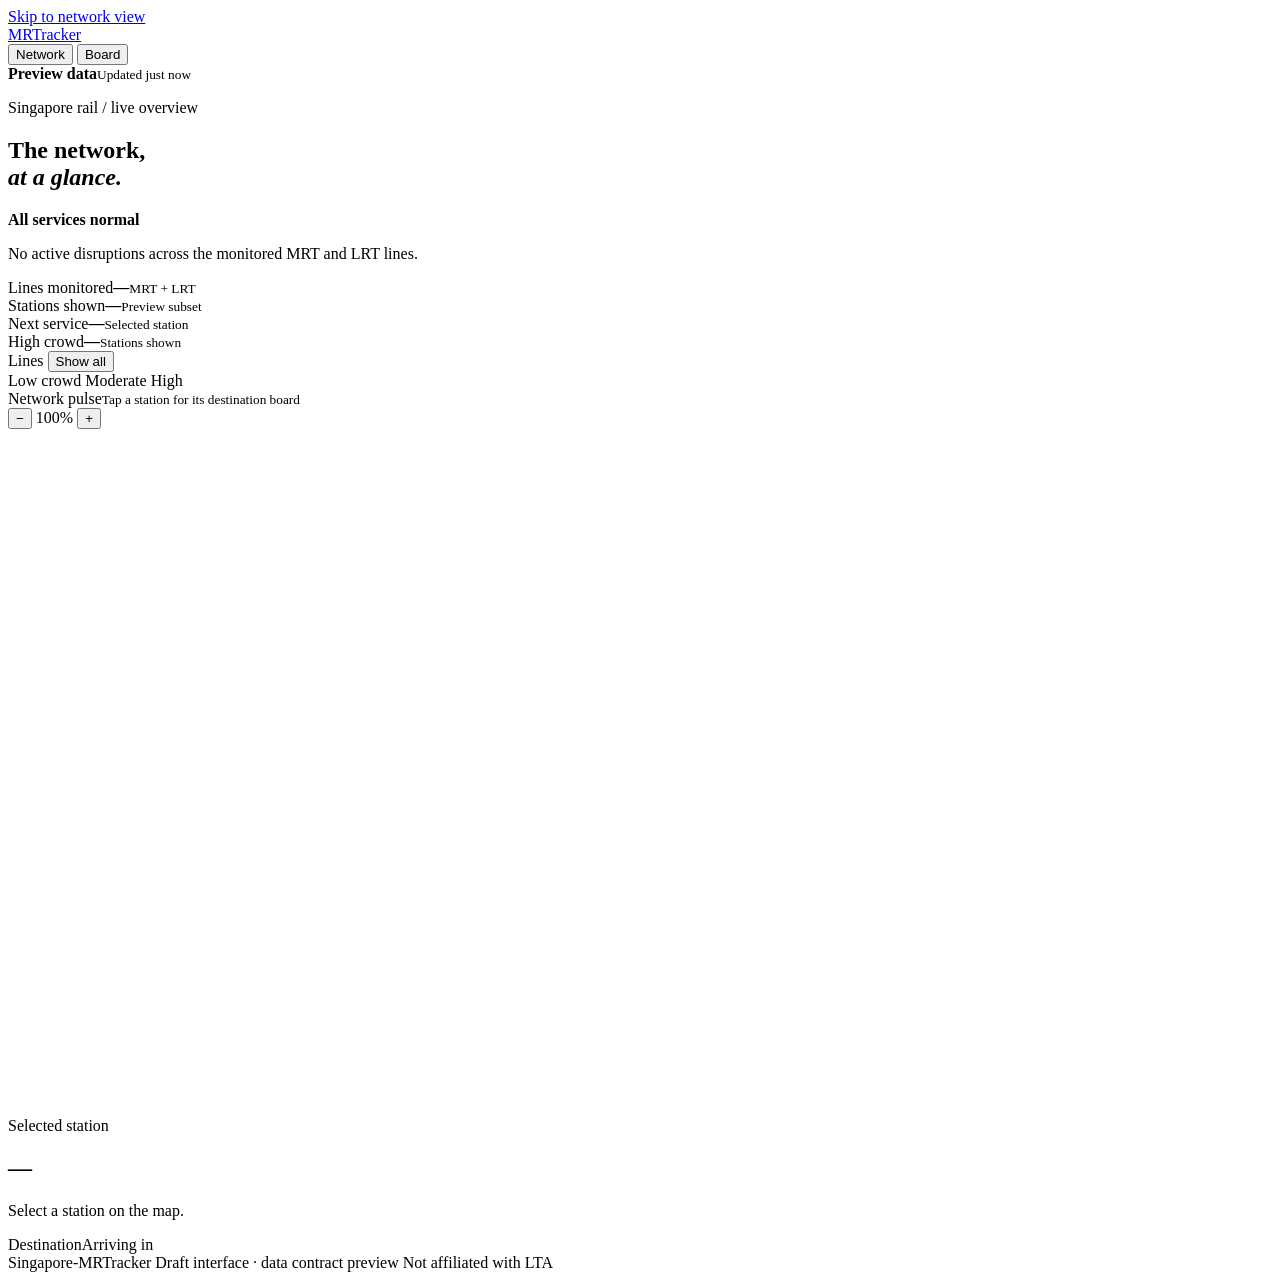
==== ui/index.html @ 45e6c931 "Add draft network UI shell" ====
<!doctype html>
<html lang="en">
  <head>
    <meta charset="UTF-8" />
    <meta name="viewport" content="width=device-width, initial-scale=1.0" />
    <meta name="theme-color" content="#0a0d0f" />
    <meta
      name="description"
      content="Draft visualisation for Singapore-MRTracker rail network data."
    />
    <title>MRTracker / Network view</title>
    <link rel="stylesheet" href="./styles.css" />
    <script src="./app.js" type="module"></script>
  </head>
  <body>
    <a class="skip-link" href="#main">Skip to network view</a>

    <header class="masthead">
      <a class="brand" href="#" aria-label="MRTracker home">
        <span class="brand-mark" aria-hidden="true">
          <i></i><i></i><i></i>
        </span>
        <span>MRTracker</span>
      </a>
      <nav class="view-tabs" aria-label="Views">
        <button class="tab is-active" type="button" data-view="network">Network</button>
        <button class="tab" type="button" data-view="board">Board</button>
      </nav>
      <div class="sync-state" aria-live="polite">
        <span class="pulse" aria-hidden="true"></span>
        <span><b>Preview data</b><small id="last-updated">Updated just now</small></span>
      </div>
    </header>

    <main id="main">
      <section class="hero" aria-labelledby="page-title">
        <div>
          <p class="eyebrow">Singapore rail / live overview</p>
          <h1 id="page-title">The network,<br /><em>at a glance.</em></h1>
        </div>
        <div class="hero-summary">
          <div class="service-pill"><span></span><b id="service-label">All services normal</b></div>
          <p id="service-copy">No active disruptions across the monitored MRT and LRT lines.</p>
        </div>
      </section>

      <section class="stats" aria-label="Network summary">
        <article><span>Lines monitored</span><strong id="line-count">—</strong><small>MRT + LRT</small></article>
        <article><span>Stations shown</span><strong id="station-count">—</strong><small>Preview subset</small></article>
        <article><span>Next service</span><strong id="next-service">—</strong><small>Selected station</small></article>
        <article><span>High crowd</span><strong id="crowd-count">—</strong><small>Stations shown</small></article>
      </section>

      <section class="workspace" data-panel="network" aria-label="Interactive network visualisation">
        <aside class="control-panel">
          <div class="panel-heading">
            <span>Lines</span>
            <button id="reset-lines" type="button">Show all</button>
          </div>
          <div id="line-filters" class="line-filters"></div>
          <div class="legend">
            <span><i class="dot low"></i>Low crowd</span>
            <span><i class="dot moderate"></i>Moderate</span>
            <span><i class="dot high"></i>High</span>
          </div>
        </aside>

        <article class="map-panel">
          <div class="panel-heading map-heading">
            <div><span>Network pulse</span><small>Tap a station for its destination board</small></div>
            <div class="map-actions" aria-label="Map zoom">
              <button id="zoom-out" type="button" aria-label="Zoom out">−</button>
              <output id="zoom-level" aria-live="polite">100%</output>
              <button id="zoom-in" type="button" aria-label="Zoom in">+</button>
            </div>
          </div>
          <div class="map-viewport">
            <svg id="network-map" viewBox="0 0 960 520" role="img" aria-labelledby="map-title map-desc">
              <title id="map-title">Singapore rail network preview</title>
              <desc id="map-desc">A schematic selection of MRT lines and interchange stations.</desc>
              <g id="map-stage"></g>
            </svg>
          </div>
        </article>

        <aside class="station-panel" aria-live="polite">
          <div class="station-header">
            <span class="station-kicker">Selected station</span>
            <div id="station-codes" class="station-codes"></div>
            <h2 id="station-name">—</h2>
            <p id="station-crowd">Select a station on the map.</p>
          </div>
          <div class="board-label"><span>Destination</span><span>Arriving in</span></div>
          <div id="departures" class="departures"></div>
          <p id="station-notice" class="station-notice" hidden></p>
        </aside>
      </section>

      <section class="board-view" data-panel="board" hidden aria-labelledby="board-title">
        <div class="board-topline">
          <div><p class="eyebrow">Passenger information display</p><h2 id="board-title">Platform departures</h2></div>
          <label>Station<select id="board-station"></select></label>
        </div>
        <div id="full-board" class="full-board"></div>
      </section>
    </main>

    <footer>
      <span>Singapore-MRTracker</span>
      <span>Draft interface · data contract preview</span>
      <span>Not affiliated with LTA</span>
    </footer>
  </body>
</html>
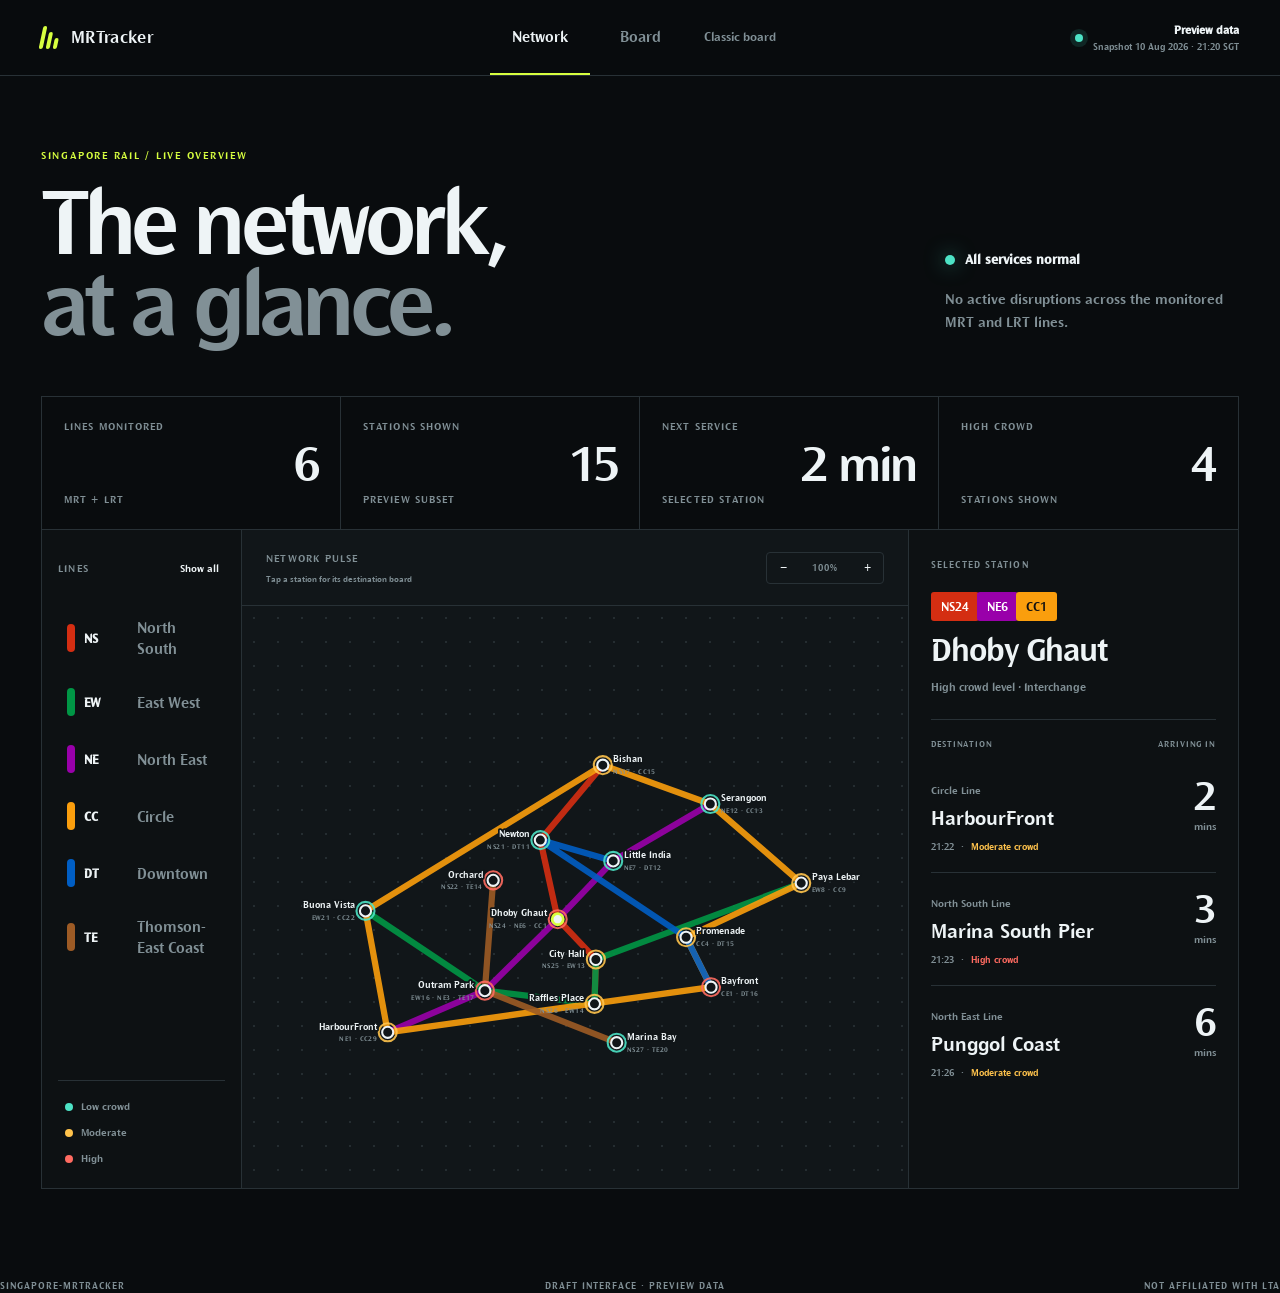
==== commit eaa80775: "Integrate visualisation with GitHub Pages" ====
--- a/ui/index.html
+++ b/ui/index.html
@@ -25,6 +25,7 @@
       <nav class="view-tabs" aria-label="Views">
         <button class="tab is-active" type="button" data-view="network">Network</button>
         <button class="tab" type="button" data-view="board">Board</button>
+        <a class="tab tab-link" href="./board.html">Classic board</a>
       </nav>
       <div class="sync-state" aria-live="polite">
         <span class="pulse" aria-hidden="true"></span>
@@ -107,7 +108,7 @@
 
     <footer>
       <span>Singapore-MRTracker</span>
-      <span>Draft interface · data contract preview</span>
+      <span id="data-source">Draft interface · preview data</span>
       <span>Not affiliated with LTA</span>
     </footer>
   </body>
--- a/ui/styles.css
+++ b/ui/styles.css
@@ -0,0 +1,155 @@
+@font-face {
+  font-family: "LTA Identity";
+  src: url("[data-uri]") format("truetype");
+  font-display: swap;
+}
+
+:root {
+  color-scheme: dark;
+  --bg: #090c0e;
+  --panel: #111619;
+  --panel-2: #151b1e;
+  --ink: #eef4f6;
+  --muted: #819096;
+  --rule: #283136;
+  --signal: #d7ff3f;
+  --teal: #4de2c5;
+  --danger: #ff6b61;
+  --font: "LTA Identity", "Helvetica Neue", Arial, sans-serif;
+}
+
+* { box-sizing: border-box; }
+html { background: var(--bg); scroll-behavior: smooth; }
+body { margin: 0; min-width: 320px; background: var(--bg); color: var(--ink); font-family: var(--font); }
+button, select { font: inherit; }
+button { color: inherit; }
+.skip-link { position: fixed; top: 8px; left: 8px; z-index: 100; padding: 10px 14px; background: var(--ink); color: var(--bg); transform: translateY(-150%); }
+.skip-link:focus { transform: none; }
+
+.masthead { height: 76px; display: grid; grid-template-columns: 1fr auto 1fr; align-items: center; padding: 0 3.2vw; border-bottom: 1px solid var(--rule); position: sticky; top: 0; z-index: 20; background: color-mix(in srgb, var(--bg) 88%, transparent); backdrop-filter: blur(16px); }
+.brand { justify-self: start; display: inline-flex; align-items: center; gap: 12px; color: var(--ink); text-decoration: none; font-size: 18px; letter-spacing: .02em; }
+.brand-mark { display: grid; grid-template-columns: repeat(3, 4px); gap: 3px; height: 23px; transform: skew(-12deg); }
+.brand-mark i { display: block; background: var(--signal); border-radius: 2px; }
+.brand-mark i:nth-child(2) { height: 17px; align-self: end; }
+.brand-mark i:nth-child(3) { height: 11px; align-self: end; }
+.view-tabs { align-self: stretch; display: flex; }
+.tab { min-width: 100px; border: 0; border-bottom: 2px solid transparent; background: none; color: var(--muted); cursor: pointer; }
+.tab-link { display: grid; place-items: center; text-decoration: none; font-size: 13px; }
+.tab:hover, .tab:focus-visible { color: var(--ink); }
+.tab.is-active { color: var(--ink); border-color: var(--signal); }
+.sync-state { justify-self: end; display: flex; align-items: center; gap: 10px; text-align: right; font-size: 12px; }
+.sync-state span:last-child { display: grid; gap: 2px; }
+.sync-state small { color: var(--muted); }
+.pulse { width: 8px; height: 8px; border-radius: 50%; background: var(--teal); box-shadow: 0 0 0 5px color-mix(in srgb, var(--teal) 12%, transparent); }
+
+main { width: min(1520px, 100%); margin: 0 auto; padding: 0 3.2vw 64px; }
+.hero { display: grid; grid-template-columns: minmax(0, 1.5fr) minmax(280px, .55fr); gap: 8vw; align-items: end; padding: 72px 0 54px; }
+.eyebrow { margin: 0 0 18px; color: var(--signal); text-transform: uppercase; letter-spacing: .16em; font-size: 11px; }
+h1 { margin: 0; font-size: clamp(58px, 7.4vw, 112px); line-height: .85; letter-spacing: -.055em; font-weight: 500; }
+h1 em { color: var(--muted); font-style: normal; }
+.hero-summary { padding-bottom: 8px; }
+.hero-summary p { margin: 18px 0 0; color: var(--muted); font-size: 15px; line-height: 1.55; }
+.service-pill { display: inline-flex; align-items: center; gap: 10px; font-size: 14px; }
+.service-pill span { width: 10px; height: 10px; border-radius: 50%; background: var(--teal); box-shadow: 0 0 20px color-mix(in srgb, var(--teal) 60%, transparent); }
+
+.stats { display: grid; grid-template-columns: repeat(4, 1fr); border: 1px solid var(--rule); border-bottom: 0; }
+.stats article { min-height: 132px; padding: 22px; display: grid; grid-template-columns: 1fr auto; grid-template-rows: auto 1fr; border-right: 1px solid var(--rule); }
+.stats article:last-child { border-right: 0; }
+.stats span, .stats small { color: var(--muted); font-size: 11px; text-transform: uppercase; letter-spacing: .1em; }
+.stats strong { grid-row: 1 / 3; grid-column: 2; align-self: center; font-size: clamp(36px, 4vw, 58px); font-weight: 400; letter-spacing: -.04em; }
+.stats small { align-self: end; }
+
+.workspace { min-height: 660px; display: grid; grid-template-columns: 200px minmax(480px, 1fr) 330px; border: 1px solid var(--rule); background: var(--panel); }
+.control-panel, .station-panel { background: #0d1113; }
+.control-panel { border-right: 1px solid var(--rule); padding: 22px 16px; display: flex; flex-direction: column; }
+.panel-heading { display: flex; justify-content: space-between; align-items: center; min-height: 32px; color: var(--muted); font-size: 11px; text-transform: uppercase; letter-spacing: .11em; }
+.panel-heading button { border: 0; background: none; color: var(--ink); cursor: pointer; font-size: 11px; }
+.line-filters { display: grid; gap: 7px; margin-top: 22px; }
+.line-filter { width: 100%; display: grid; grid-template-columns: 8px 44px 1fr; align-items: center; gap: 9px; padding: 10px 8px; border: 1px solid transparent; border-radius: 4px; background: transparent; color: var(--muted); text-align: left; cursor: pointer; }
+.line-filter i { width: 8px; height: 28px; border-radius: 6px; background: var(--line); }
+.line-filter b { color: var(--ink); font-size: 13px; }
+.line-filter:hover, .line-filter:focus-visible { background: var(--panel-2); }
+.line-filter.is-active { border-color: var(--rule); background: var(--panel-2); color: var(--ink); }
+.legend { margin-top: auto; padding: 18px 7px 0; border-top: 1px solid var(--rule); display: grid; gap: 11px; color: var(--muted); font-size: 11px; }
+.legend span { display: flex; align-items: center; gap: 8px; }
+.dot { width: 8px; height: 8px; border-radius: 50%; }
+.dot.low { background: var(--teal); }.dot.moderate { background: #ffc34c; }.dot.high { background: var(--danger); }
+
+.map-panel { min-width: 0; display: flex; flex-direction: column; overflow: hidden; }
+.map-heading { height: 76px; padding: 0 24px; border-bottom: 1px solid var(--rule); }
+.map-heading div:first-child { display: grid; gap: 7px; }
+.map-heading small { text-transform: none; letter-spacing: 0; }
+.map-actions { display: flex; align-items: center; border: 1px solid var(--rule); border-radius: 4px; }
+.map-actions button { width: 32px; height: 30px; border: 0; background: transparent; cursor: pointer; }
+.map-actions output { min-width: 52px; text-align: center; color: var(--muted); font-size: 10px; }
+.map-viewport { flex: 1; overflow: hidden; background-color: var(--panel); background-image: radial-gradient(circle, #252d31 1px, transparent 1px); background-size: 24px 24px; }
+#network-map { width: 100%; height: 100%; min-height: 560px; transition: transform .2s ease; }
+.map-line { fill: none; stroke: var(--line); stroke-width: 9; stroke-linejoin: round; stroke-linecap: round; opacity: .9; transition: opacity .18s ease, stroke-width .18s ease; }
+.map-line.is-dimmed { opacity: .08; }
+.map-line.is-highlighted { stroke-width: 13; opacity: 1; }
+.station-hit { cursor: pointer; }
+.station-node { fill: #111619; stroke: var(--ink); stroke-width: 3; transition: r .15s ease, opacity .15s ease; }
+.station-hit:hover .station-node, .station-hit:focus .station-node, .station-hit.is-selected .station-node { fill: var(--ink); stroke: var(--signal); stroke-width: 4; }
+.station-label { fill: var(--ink); font: 15px var(--font); paint-order: stroke; stroke: var(--panel); stroke-width: 5px; stroke-linejoin: round; }
+.station-code-label { fill: var(--muted); font: 10px var(--font); letter-spacing: .06em; }
+.station-hit.is-dimmed { opacity: .12; pointer-events: none; }
+.crowd-ring { fill: none; stroke-width: 3; opacity: .9; }
+
+.station-panel { border-left: 1px solid var(--rule); padding: 22px; }
+.station-header { min-height: 150px; padding-bottom: 24px; border-bottom: 1px solid var(--rule); }
+.station-kicker { color: var(--muted); font-size: 10px; text-transform: uppercase; letter-spacing: .11em; }
+.station-codes { display: flex; margin: 19px 0 12px; }
+.code-pill { padding: 6px 10px; border-radius: 3px; background: var(--line); color: var(--text, #fff); font-size: 13px; }
+.station-codes .code-pill + .code-pill { margin-left: -2px; }
+.station-header h2 { margin: 0; font-size: 34px; line-height: 1; font-weight: 500; letter-spacing: -.03em; }
+.station-header p { margin: 12px 0 0; color: var(--muted); font-size: 12px; }
+.board-label { padding: 18px 0 10px; display: flex; justify-content: space-between; color: var(--muted); text-transform: uppercase; letter-spacing: .1em; font-size: 9px; }
+.departures { display: grid; }
+.departure { display: grid; grid-template-columns: 1fr auto; gap: 12px; padding: 18px 0; border-top: 1px solid var(--rule); }
+.departure:first-child { border-top: 0; }
+.departure-main { min-width: 0; }
+.departure .line-name { color: var(--muted); font-size: 11px; }
+.departure h3 { margin: 5px 0 0; overflow: hidden; text-overflow: ellipsis; white-space: nowrap; font-size: 21px; font-weight: 400; }
+.departure .meta { margin-top: 8px; display: flex; gap: 7px; color: var(--muted); font-size: 10px; }
+.crowd-tag { color: var(--crowd); }
+.eta { text-align: right; }
+.eta strong { display: block; font-size: 42px; line-height: .85; font-weight: 400; }
+.eta span { color: var(--muted); font-size: 11px; }
+.station-notice { margin: 16px -8px 0; padding: 12px; background: color-mix(in srgb, var(--danger) 12%, transparent); color: #ffaaa4; font-size: 12px; line-height: 1.45; }
+.empty-state { padding: 24px 0; color: var(--muted); font-size: 13px; line-height: 1.5; }
+
+.board-view { border: 1px solid var(--rule); padding: 30px; background: #0b0e10; }
+.board-topline { display: flex; justify-content: space-between; gap: 20px; align-items: end; margin-bottom: 24px; }
+.board-topline h2 { margin: 0; font-size: clamp(36px, 5vw, 68px); font-weight: 400; letter-spacing: -.04em; }
+.board-topline label { display: grid; gap: 8px; color: var(--muted); font-size: 11px; text-transform: uppercase; letter-spacing: .1em; }
+.board-topline select { min-width: 220px; padding: 12px; border: 1px solid var(--rule); border-radius: 3px; background: var(--panel); color: var(--ink); }
+.full-board { border-top: 2px solid var(--ink); }
+.full-row { min-height: 140px; display: grid; grid-template-columns: 130px 1fr 120px; gap: 20px; align-items: center; border-bottom: 1px solid var(--ink); }
+.full-row .platform { color: var(--muted); font-size: 16px; }
+.full-row h3 { margin: 0; font-size: clamp(28px, 4vw, 55px); font-weight: 500; }
+.full-row .via { display: block; margin-bottom: 8px; color: var(--muted); font-size: 16px; }
+.full-row .eta { color: #d9e8ff; }.full-row .eta strong { font-size: 72px; }
+
+footer { display: flex; justify-content: space-between; gap: 20px; padding: 26px 0 0; color: var(--muted); font-size: 10px; text-transform: uppercase; letter-spacing: .1em; }
+
+@media (max-width: 1120px) {
+  .workspace { grid-template-columns: 180px 1fr; }
+  .station-panel { grid-column: 1 / -1; border-left: 0; border-top: 1px solid var(--rule); display: grid; grid-template-columns: 280px 1fr; gap: 24px; }
+  .departures { grid-template-columns: repeat(3, 1fr); gap: 20px; }
+  .departure { border-top: 0; border-left: 1px solid var(--rule); padding-left: 18px; }
+  .board-label { display: none; }
+}
+
+@media (max-width: 760px) {
+  .masthead { grid-template-columns: 1fr auto; padding: 0 18px; }.sync-state { display: none; }.view-tabs { order: 3; }
+  main { padding: 0 18px 40px; }
+  .hero { grid-template-columns: 1fr; padding: 52px 0 36px; }.hero-summary { max-width: 420px; }
+  .stats { grid-template-columns: 1fr 1fr; }.stats article:nth-child(2) { border-right: 0; }.stats article:nth-child(-n + 2) { border-bottom: 1px solid var(--rule); }
+  .workspace { grid-template-columns: 1fr; }.control-panel { border-right: 0; border-bottom: 1px solid var(--rule); }.line-filters { grid-template-columns: 1fr 1fr; }.legend { display: none; }
+  .map-panel { min-height: 520px; }.map-viewport { overflow: auto; }#network-map { min-width: 780px; }
+  .station-panel { grid-column: auto; grid-template-columns: 1fr; }.departures { grid-template-columns: 1fr; }.departure { border-left: 0; border-top: 1px solid var(--rule); padding-left: 0; }
+  .board-view { padding: 18px; }.board-topline { align-items: stretch; flex-direction: column; }.full-row { grid-template-columns: 70px 1fr 70px; min-height: 110px; }.full-row .eta strong { font-size: 52px; }
+  footer { flex-direction: column; }
+}
+
+@media (prefers-reduced-motion: reduce) { *, *::before, *::after { scroll-behavior: auto !important; transition: none !important; } }
